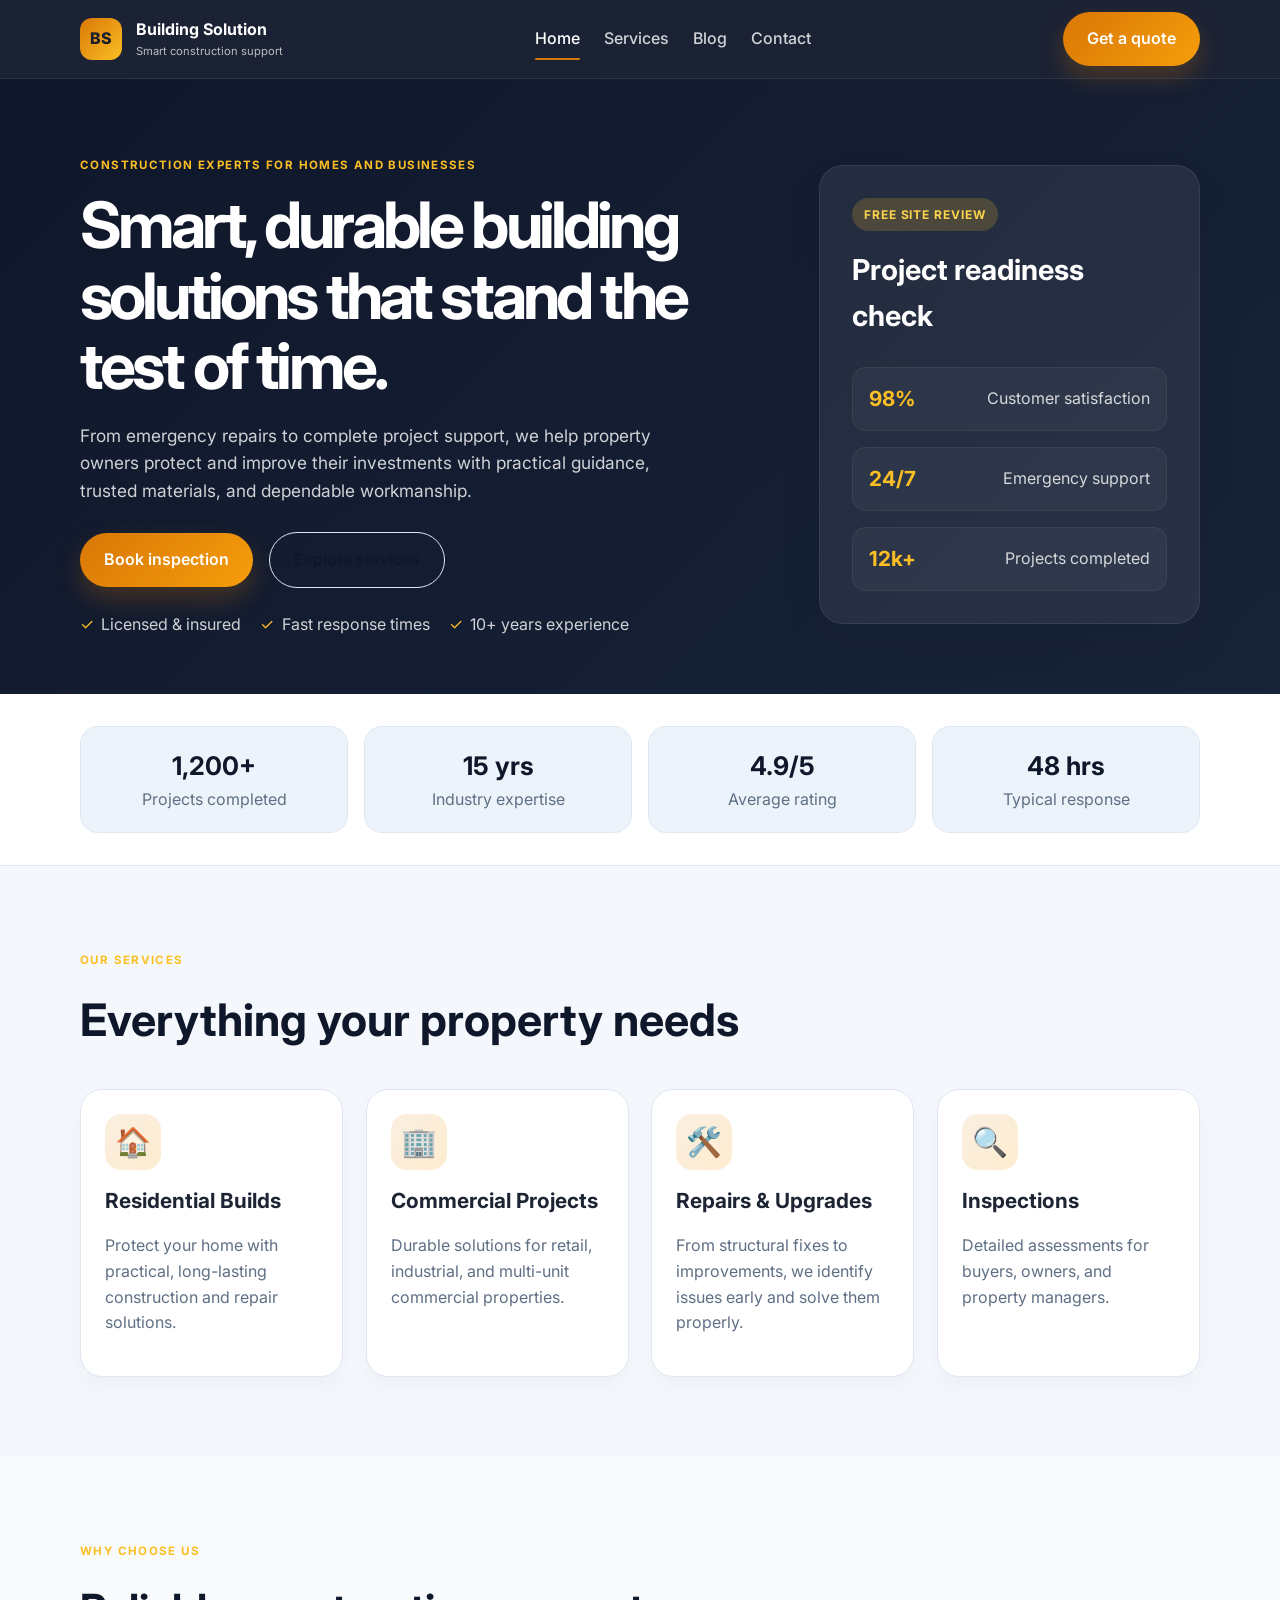
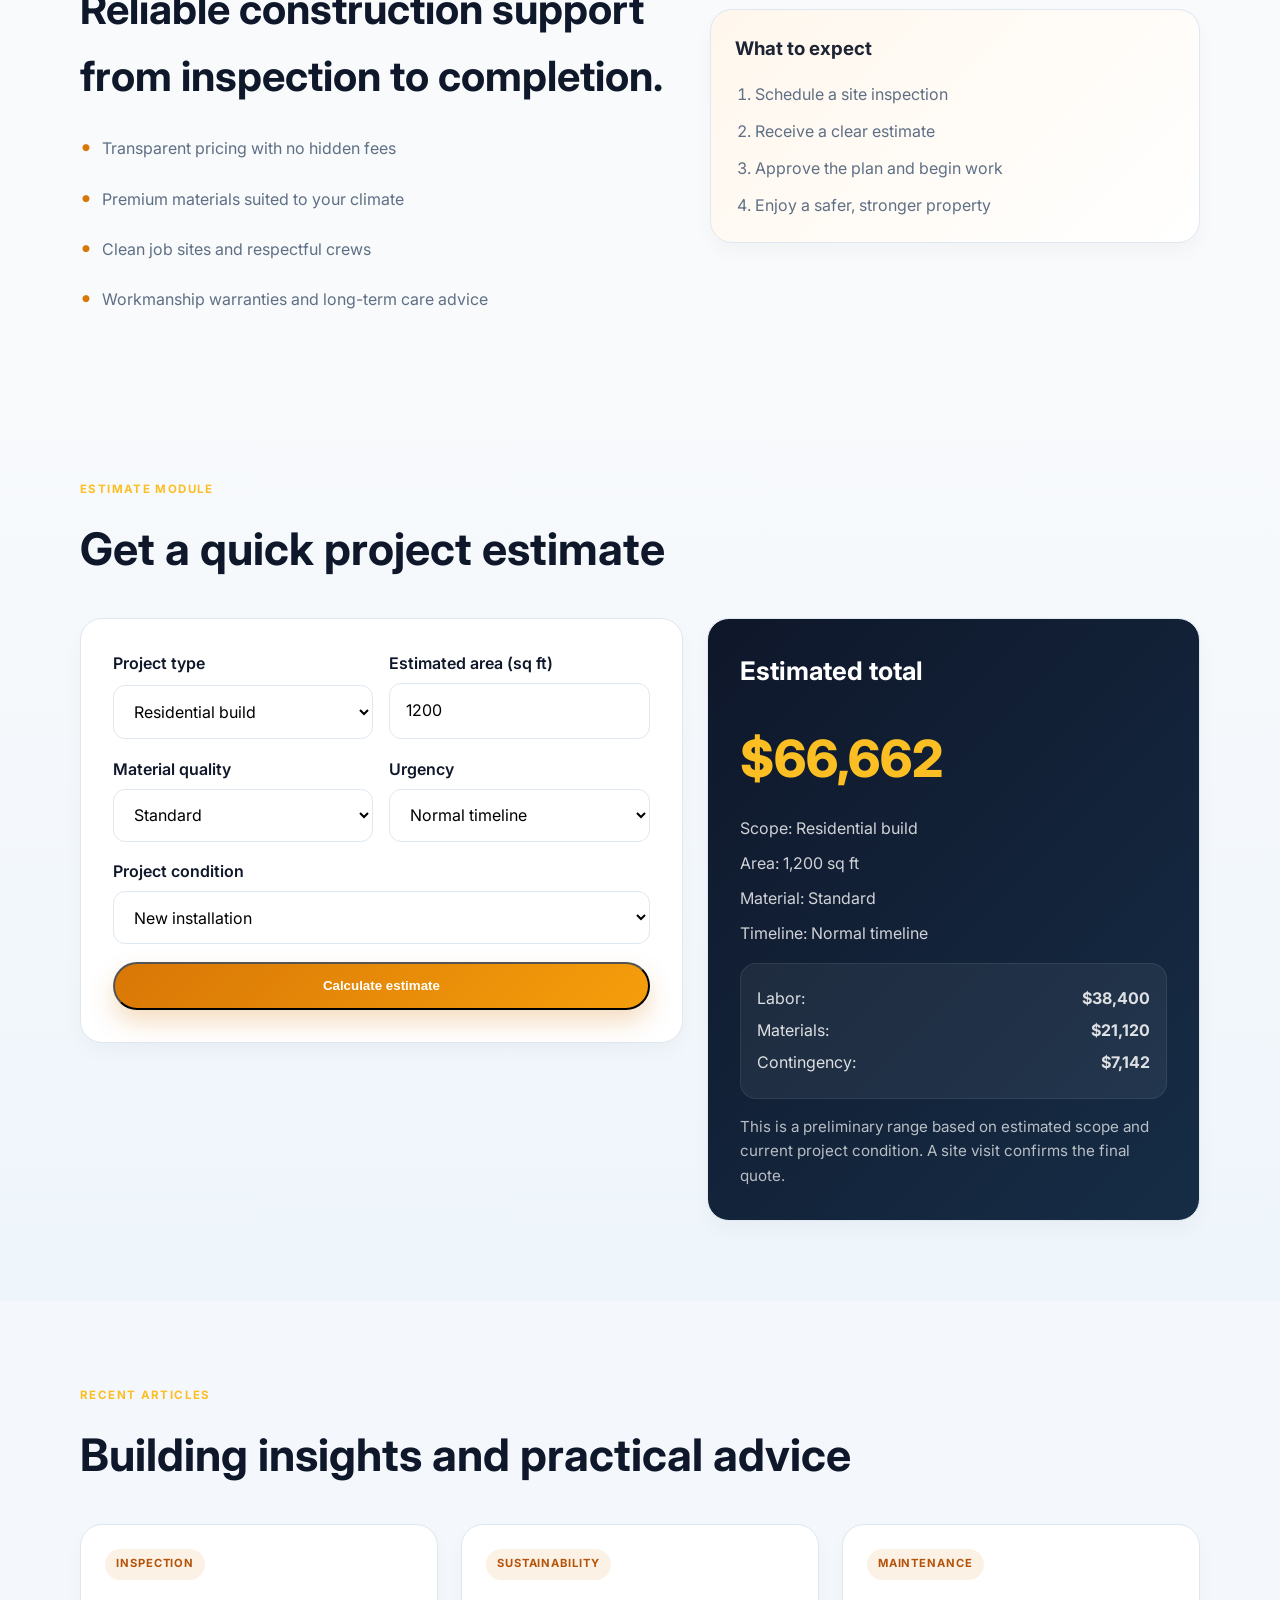
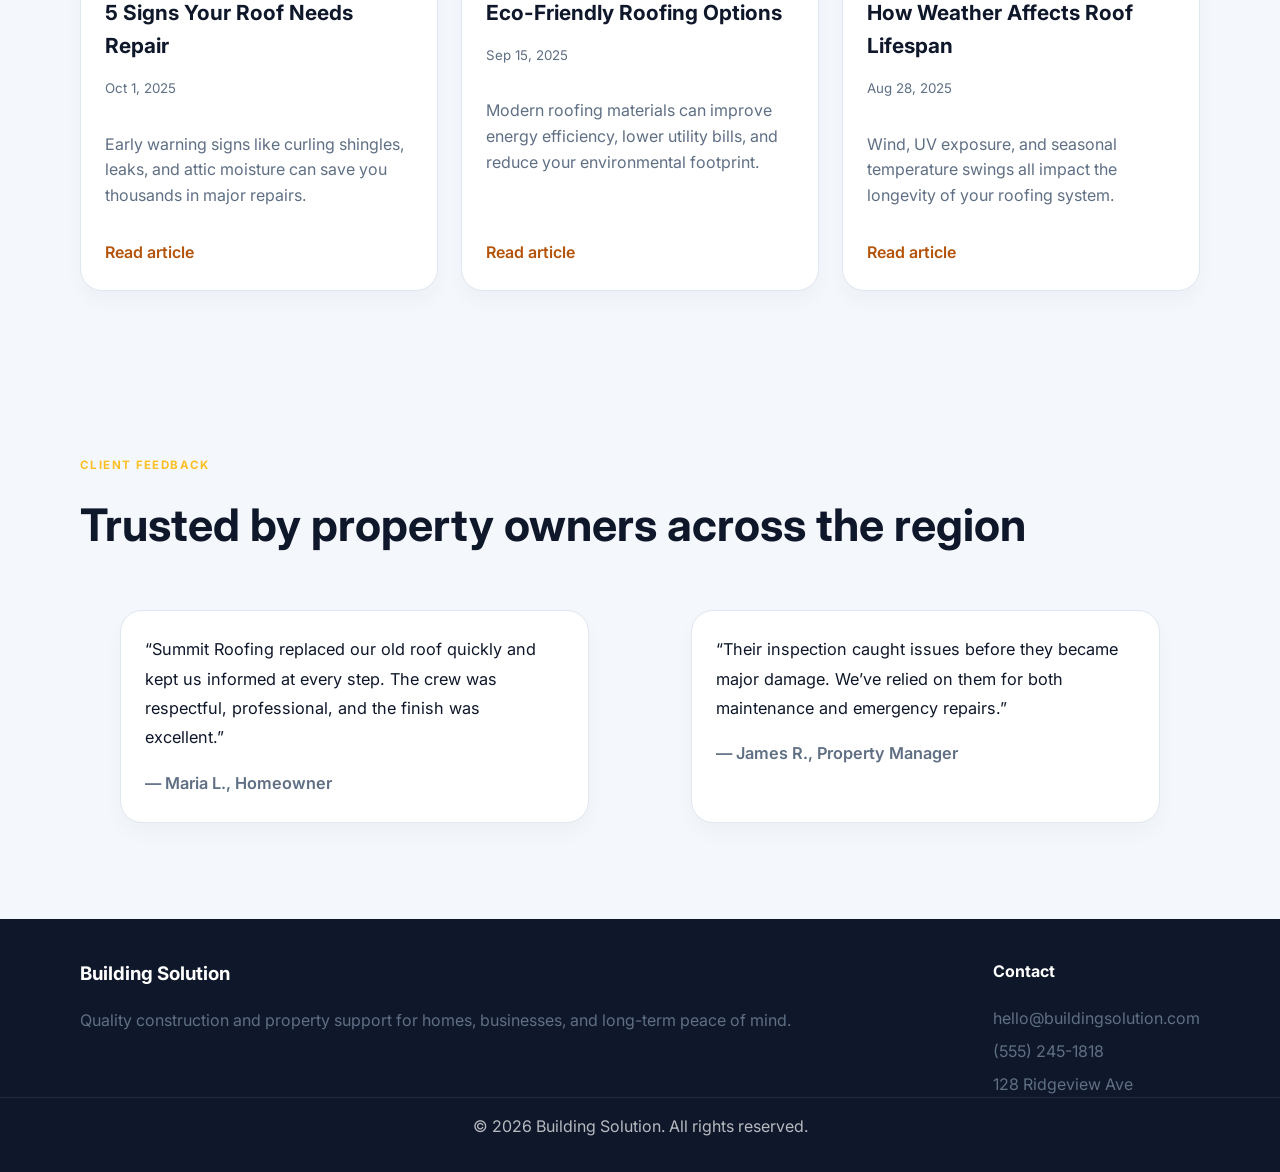
==== index.html @ 4ead9b61 "Switch site to roofing building project" ====
<!DOCTYPE html>
<html lang="en">
  <head>
    <meta charset="UTF-8" />
    <meta name="viewport" content="width=device-width, initial-scale=1.0" />
    <meta
      name="description"
      content="Summit Roofing offers residential and commercial roofing repair, replacement, inspections, and maintenance services."
    />
    <title>Building Solution | Home</title>
    <link rel="preconnect" href="https://fonts.googleapis.com" />
    <link rel="preconnect" href="https://fonts.gstatic.com" crossorigin />
    <link
      href="https://fonts.googleapis.com/css2?family=Inter:wght@400;500;600;700;800&display=swap"
      rel="stylesheet"
    />
    <link rel="stylesheet" href="styles.css" />
  </head>
  <body>
    <header class="site-header">
      <div class="container nav-wrap">
        <div class="brand">
          <div class="brand-mark">BS</div>
          <div>
            <span class="brand-name">Building Solution</span>
            <small>Smart construction support</small>
          </div>
        </div>
        <nav class="main-nav" aria-label="Main navigation">
          <a class="active" href="index.html">Home</a>
          <a href="services.html">Services</a>
          <a href="blog.html">Blog</a>
          <a href="contact.html">Contact</a>
        </nav>
        <a class="btn btn-primary" href="contact.html">Get a quote</a>
      </div>
    </header>

    <main>
      <section class="hero">
        <div class="container hero-grid">
          <div class="hero-copy">
            <span class="eyebrow">Construction experts for homes and businesses</span>
            <h1>Smart, durable building solutions that stand the test of time.</h1>
            <p>
              From emergency repairs to complete project support, we help property owners
              protect and improve their investments with practical guidance, trusted materials,
              and dependable workmanship.
            </p>
            <div class="cta-row">
              <a class="btn btn-primary" href="contact.html">Book inspection</a>
              <a class="btn btn-secondary" href="services.html">Explore services</a>
            </div>
            <ul class="trust-list">
              <li>Licensed & insured</li>
              <li>Fast response times</li>
              <li>10+ years experience</li>
            </ul>
          </div>

          <div class="hero-card">
            <div class="card-badge">Free site review</div>
            <h3>Project readiness check</h3>
            <div class="checklist">
              <div>
                <strong>98%</strong>
                <span>Customer satisfaction</span>
              </div>
              <div>
                <strong>24/7</strong>
                <span>Emergency support</span>
              </div>
              <div>
                <strong>12k+</strong>
                <span>Projects completed</span>
              </div>
            </div>
          </div>
        </div>
      </section>

      <section class="stats">
        <div class="container stats-grid">
          <div>
            <strong>1,200+</strong>
            <span>Projects completed</span>
          </div>
          <div>
            <strong>15 yrs</strong>
            <span>Industry expertise</span>
          </div>
          <div>
            <strong>4.9/5</strong>
            <span>Average rating</span>
          </div>
          <div>
            <strong>48 hrs</strong>
            <span>Typical response</span>
          </div>
        </div>
      </section>

      <section class="section">
        <div class="container">
          <div class="section-heading">
            <span class="eyebrow">Our services</span>
            <h2>Everything your property needs</h2>
          </div>

          <div class="service-grid">
            <article class="card service-card">
              <div class="icon">🏠</div>
              <h3>Residential Builds</h3>
              <p>Protect your home with practical, long-lasting construction and repair solutions.</p>
            </article>
            <article class="card service-card">
              <div class="icon">🏢</div>
              <h3>Commercial Projects</h3>
              <p>Durable solutions for retail, industrial, and multi-unit commercial properties.</p>
            </article>
            <article class="card service-card">
              <div class="icon">🛠️</div>
              <h3>Repairs & Upgrades</h3>
              <p>From structural fixes to improvements, we identify issues early and solve them properly.</p>
            </article>
            <article class="card service-card">
              <div class="icon">🔍</div>
              <h3>Inspections</h3>
              <p>Detailed assessments for buyers, owners, and property managers.</p>
            </article>
          </div>
        </div>
      </section>

      <section class="section alt-bg">
        <div class="container split-layout">
          <div>
            <span class="eyebrow">Why choose us</span>
            <h2>Reliable construction support from inspection to completion.</h2>
            <ul class="feature-list">
              <li>Transparent pricing with no hidden fees</li>
              <li>Premium materials suited to your climate</li>
              <li>Clean job sites and respectful crews</li>
              <li>Workmanship warranties and long-term care advice</li>
            </ul>
          </div>
          <div class="card highlight-card">
            <h3>What to expect</h3>
            <ol>
              <li>Schedule a site inspection</li>
              <li>Receive a clear estimate</li>
              <li>Approve the plan and begin work</li>
              <li>Enjoy a safer, stronger property</li>
            </ol>
          </div>
        </div>
      </section>

      <section class="section estimate-section">
        <div class="container">
          <div class="section-heading">
            <span class="eyebrow">Estimate module</span>
            <h2>Get a quick project estimate</h2>
          </div>

          <div class="estimate-grid">
            <form class="card estimate-form" id="estimate-form">
              <div class="input-grid">
                <div class="input-group">
                  <label for="projectType">Project type</label>
                  <select id="projectType" name="projectType">
                    <option value="residential">Residential build</option>
                    <option value="commercial">Commercial project</option>
                    <option value="repair">Repair & upgrade</option>
                    <option value="inspection">Inspection</option>
                  </select>
                </div>

                <div class="input-group">
                  <label for="area">Estimated area (sq ft)</label>
                  <input id="area" name="area" type="number" min="100" step="50" value="1200" />
                </div>
              </div>

              <div class="input-grid">
                <div class="input-group">
                  <label for="material">Material quality</label>
                  <select id="material" name="material">
                    <option value="standard">Standard</option>
                    <option value="premium">Premium</option>
                    <option value="luxury">Luxury</option>
                  </select>
                </div>

                <div class="input-group">
                  <label for="urgency">Urgency</label>
                  <select id="urgency" name="urgency">
                    <option value="normal">Normal timeline</option>
                    <option value="priority">Priority schedule</option>
                    <option value="emergency">Emergency service</option>
                  </select>
                </div>
              </div>

              <div class="input-group">
                <label for="condition">Project condition</label>
                <select id="condition" name="condition">
                  <option value="new">New installation</option>
                  <option value="maintenance">Routine maintenance</option>
                  <option value="damaged">Damaged / urgent repair</option>
                </select>
              </div>

              <button type="submit" class="btn btn-primary">Calculate estimate</button>
            </form>

            <div class="card estimate-summary">
              <h3>Estimated total</h3>
              <p class="estimate-total" id="estimate-total">$0</p>
              <ul class="estimate-breakdown">
                <li>Scope: <span id="scope-label">Residential build</span></li>
                <li>Area: <span id="area-label">1,200 sq ft</span></li>
                <li>Material: <span id="material-label">Standard</span></li>
                <li>Timeline: <span id="urgency-label">Normal timeline</span></li>
              </ul>
              <div class="estimate-detail-box">
                <p>Labor: <strong id="labor-cost">$0</strong></p>
                <p>Materials: <strong id="material-cost">$0</strong></p>
                <p>Contingency: <strong id="contingency-cost">$0</strong></p>
              </div>
              <p class="estimate-note">This is a preliminary range based on estimated scope and current project condition. A site visit confirms the final quote.</p>
            </div>
          </div>
        </div>
      </section>

      <section class="section">
        <div class="container">
          <div class="section-heading">
            <span class="eyebrow">Recent articles</span>
            <h2>Building insights and practical advice</h2>
          </div>
          <div id="blog-list" class="blog-grid"></div>
        </div>
      </section>

      <section class="section testimonial-section">
        <div class="container">
          <div class="section-heading">
            <span class="eyebrow">Client feedback</span>
            <h2>Trusted by property owners across the region</h2>
          </div>
          <div class="testimonial-grid">
            <blockquote class="card quote-card">
              “Summit Roofing replaced our old roof quickly and kept us informed at every step.
              The crew was respectful, professional, and the finish was excellent.”
              <footer>— Maria L., Homeowner</footer>
            </blockquote>
            <blockquote class="card quote-card">
              “Their inspection caught issues before they became major damage. We’ve relied on them
              for both maintenance and emergency repairs.”
              <footer>— James R., Property Manager</footer>
            </blockquote>
          </div>
        </div>
      </section>
    </main>

    <footer class="site-footer">
      <div class="container footer-wrap">
        <div>
          <h3>Building Solution</h3>
          <p>Quality construction and property support for homes, businesses, and long-term peace of mind.</p>
        </div>
        <div>
          <h4>Contact</h4>
          <ul>
            <li>hello@buildingsolution.com</li>
            <li>(555) 245-1818</li>
            <li>128 Ridgeview Ave</li>
          </ul>
        </div>
      </div>
      <div class="copyright">© <span id="year"></span> Building Solution. All rights reserved.</div>
    </footer>

    <script src="script.js"></script>
  </body>
</html>
---- styles.css ----
:root {
  --bg: #f4f7fb;
  --panel: #ffffff;
  --panel-alt: #edf3fa;
  --text: #1d2433;
  --muted: #5f6f84;
  --primary: #d97706;
  --primary-dark: #b45309;
  --secondary: #0f172a;
  --line: #dfe7f1;
  --shadow: 0 20px 40px rgba(15, 23, 42, 0.08);
}

* {
  box-sizing: border-box;
}

html {
  scroll-behavior: smooth;
}

body {
  margin: 0;
  font-family: "Inter", sans-serif;
  background: var(--bg);
  color: var(--text);
  line-height: 1.6;
}

a {
  color: inherit;
  text-decoration: none;
}

img {
  max-width: 100%;
  display: block;
}

.container {
  width: min(1120px, calc(100% - 2rem));
  margin: 0 auto;
}

.site-header {
  position: sticky;
  top: 0;
  z-index: 20;
  background: rgba(15, 23, 42, 0.95);
  backdrop-filter: blur(14px);
  border-bottom: 1px solid rgba(255, 255, 255, 0.08);
}

.nav-wrap {
  display: flex;
  align-items: center;
  justify-content: space-between;
  min-height: 78px;
  gap: 1rem;
}

.brand {
  display: flex;
  align-items: center;
  gap: 0.85rem;
  color: #fff;
}

.brand-mark {
  display: grid;
  place-items: center;
  width: 42px;
  height: 42px;
  border-radius: 12px;
  background: linear-gradient(135deg, var(--primary), #fbbf24);
  color: #1b1f2b;
  font-weight: 800;
}

.brand-name {
  display: block;
  font-weight: 700;
}

.brand small {
  display: block;
  color: rgba(255, 255, 255, 0.7);
  font-size: 0.7rem;
}

.main-nav {
  display: flex;
  align-items: center;
  gap: 1.5rem;
  color: rgba(255, 255, 255, 0.8);
  font-weight: 500;
}

.main-nav a {
  position: relative;
  transition: color 0.2s ease;
}

.main-nav a.active,
.main-nav a:hover {
  color: #fff;
}

.main-nav a.active::after,
.main-nav a:hover::after {
  content: "";
  position: absolute;
  left: 0;
  bottom: -8px;
  width: 100%;
  height: 2px;
  border-radius: 999px;
  background: var(--primary);
}

.btn {
  display: inline-flex;
  align-items: center;
  justify-content: center;
  border-radius: 999px;
  padding: 0.9rem 1.5rem;
  font-weight: 600;
  transition: transform 0.2s ease, box-shadow 0.2s ease;
}

.btn:hover {
  transform: translateY(-1px);
}

.btn-primary {
  background: linear-gradient(135deg, var(--primary), #f59e0b);
  color: #fff;
  box-shadow: 0 12px 24px rgba(217, 119, 6, 0.25);
}

.btn-secondary {
  background: transparent;
  color: var(--secondary);
  border: 1px solid var(--line);
}

.hero {
  background: linear-gradient(135deg, #0f172a 0%, #182338 100%);
  color: #fff;
  padding: 4.5rem 0 3.5rem;
}

.hero-grid {
  display: grid;
  grid-template-columns: 1.3fr 0.7fr;
  align-items: center;
  gap: 2rem;
}

.eyebrow {
  display: inline-block;
  font-size: 0.72rem;
  font-weight: 700;
  letter-spacing: 0.12em;
  text-transform: uppercase;
  color: #fbbf24;
  margin-bottom: 1rem;
}

.hero-copy h1 {
  margin: 0;
  font-size: clamp(2.4rem, 5vw, 4rem);
  line-height: 1.1;
  letter-spacing: -0.06em;
}

.hero-copy p {
  max-width: 620px;
  color: rgba(255, 255, 255, 0.8);
  font-size: 1.08rem;
  margin: 1.25rem 0 1.7rem;
}

.cta-row {
  display: flex;
  align-items: center;
  flex-wrap: wrap;
  gap: 1rem;
  margin-bottom: 1.5rem;
}

.trust-list {
  display: flex;
  flex-wrap: wrap;
  gap: 1.2rem;
  list-style: none;
  padding: 0;
  margin: 0;
  color: rgba(255, 255, 255, 0.8);
}

.trust-list li::before {
  content: "✓";
  margin-right: 0.45rem;
  color: #fbbf24;
}

.hero-card {
  background: rgba(255, 255, 255, 0.07);
  border: 1px solid rgba(255, 255, 255, 0.08);
  border-radius: 24px;
  padding: 2rem;
  box-shadow: var(--shadow);
}

.card-badge {
  display: inline-block;
  padding: 0.45rem 0.72rem;
  border-radius: 999px;
  background: rgba(251, 191, 36, 0.18);
  color: #fcd34d;
  font-size: 0.75rem;
  font-weight: 700;
  text-transform: uppercase;
  letter-spacing: 0.08em;
}

.hero-card h3 {
  margin: 1rem 0 1.7rem;
  font-size: 1.8rem;
}

.checklist {
  display: grid;
  gap: 1rem;
}

.checklist div {
  display: flex;
  justify-content: space-between;
  align-items: center;
  background: rgba(255, 255, 255, 0.04);
  border: 1px solid rgba(255, 255, 255, 0.06);
  border-radius: 14px;
  padding: 0.9rem 1rem;
}

.checklist strong {
  color: #fbbf24;
  font-size: 1.3rem;
}

.checklist span {
  color: rgba(255, 255, 255, 0.8);
}

.stats {
  background: #fff;
  border-bottom: 1px solid var(--line);
}

.stats-grid {
  display: grid;
  grid-template-columns: repeat(4, minmax(0, 1fr));
  gap: 1rem;
  padding: 2rem 0;
}

.stats-grid div {
  background: var(--panel-alt);
  border: 1px solid var(--line);
  border-radius: 18px;
  padding: 1.2rem;
  text-align: center;
}

.stats-grid strong {
  display: block;
  font-size: clamp(1.5rem, 2vw, 2.1rem);
  color: var(--secondary);
}

.stats-grid span {
  color: var(--muted);
}

.section {
  padding: 5rem 0;
}

.alt-bg {
  background: #f8fafc;
}

.section-heading {
  margin-bottom: 2rem;
}

.section-heading h2 {
  margin: 0;
  font-size: clamp(2rem, 4vw, 2.8rem);
  color: var(--secondary);
}

.service-grid,
.blog-grid,
.testimonial-grid {
  display: grid;
  grid-template-columns: repeat(4, minmax(0, 1fr));
  gap: 1.4rem;
}

.card {
  background: var(--panel);
  border: 1px solid var(--line);
  border-radius: 22px;
  padding: 1.5rem;
  box-shadow: 0 10px 20px rgba(15, 23, 42, 0.03);
}

.service-card {
  min-height: 220px;
}

.service-card h3 {
  margin: 0.9rem 0 0.7rem;
  font-size: 1.3rem;
}

.service-card p,
.feature-list,
.highlight-card ol,
.site-footer p,
.site-footer li,
.blog-card p,
.blog-card small {
  color: var(--muted);
}

.icon {
  width: 56px;
  height: 56px;
  display: grid;
  place-items: center;
  border-radius: 16px;
  background: linear-gradient(135deg, rgba(217, 119, 6, 0.12), rgba(245, 158, 11, 0.2));
  font-size: 1.8rem;
}

.split-layout {
  display: grid;
  grid-template-columns: 1.1fr 0.9fr;
  gap: 2rem;
  align-items: center;
}

.split-layout h2 {
  margin: 0 0 1.2rem;
  font-size: clamp(2rem, 4vw, 2.6rem);
  color: var(--secondary);
}

.feature-list {
  list-style: none;
  padding: 0;
  margin: 0;
  display: grid;
  gap: 0.9rem;
}

.feature-list li::before {
  content: "•";
  color: var(--primary);
  font-size: 1.4rem;
  margin-right: 0.65rem;
}

.highlight-card {
  background: linear-gradient(135deg, #fff7ed, #fff);
}

.highlight-card h3 {
  margin-top: 0;
}

.highlight-card ol {
  margin: 1rem 0 0;
  padding-left: 1.2rem;
  display: grid;
  gap: 0.7rem;
}

.blog-grid {
  grid-template-columns: repeat(3, minmax(0, 1fr));
}

.blog-card {
  display: flex;
  flex-direction: column;
  gap: 1rem;
}

.blog-card .tag {
  width: fit-content;
  background: rgba(217, 119, 6, 0.1);
  border-radius: 999px;
  color: var(--primary-dark);
  font-size: 0.7rem;
  font-weight: 700;
  letter-spacing: 0.08em;
  text-transform: uppercase;
  padding: 0.4rem 0.7rem;
}

.blog-card h3 {
  margin: 0;
  font-size: 1.3rem;
  color: var(--secondary);
}

.blog-card a {
  margin-top: auto;
  color: var(--primary-dark);
  font-weight: 600;
}

.testimonial-grid {
  grid-template-columns: repeat(2, minmax(0, 1fr));
}

.quote-card {
  font-size: 1.02rem;
  line-height: 1.8;
  color: var(--secondary);
}

.quote-card footer {
  margin-top: 1rem;
  color: var(--muted);
  font-weight: 600;
}

.site-footer {
  background: var(--secondary);
  color: #fff;
  padding-top: 2.5rem;
}

.footer-wrap {
  display: flex;
  justify-content: space-between;
  gap: 2rem;
  flex-wrap: wrap;
}

.site-footer h3,
.site-footer h4 {
  margin-top: 0;
}

.site-footer ul {
  list-style: none;
  padding: 0;
  margin: 0;
  display: grid;
  gap: 0.45rem;
}

.copyright {
  padding: 1rem 0 2rem;
  text-align: center;
  border-top: 1px solid rgba(255, 255, 255, 0.08);
  color: rgba(255, 255, 255, 0.7);
}

.page-hero {
  padding: 4rem 0 2.5rem;
  background: linear-gradient(180deg, #0f172a 0%, #16253d 100%);
  color: #fff;
}

.page-hero h1 {
  margin: 0;
  font-size: clamp(2.4rem, 4vw, 3.4rem);
}

.page-hero p {
  max-width: 720px;
  color: rgba(255, 255, 255, 0.8);
  margin-top: 1rem;
}

.page-content {
  padding: 4rem 0;
}

.estimate-section {
  background: linear-gradient(180deg, #f8fafc 0%, #eef5fb 100%);
}

.estimate-grid {
  display: grid;
  grid-template-columns: 1.1fr 0.9fr;
  gap: 1.5rem;
  align-items: start;
}

.estimate-form,
.estimate-summary {
  padding: 2rem;
}

.input-grid {
  display: grid;
  grid-template-columns: repeat(2, minmax(0, 1fr));
  gap: 1rem;
}

.estimate-form {
  display: grid;
  gap: 1.1rem;
}

.estimate-summary {
  background: linear-gradient(135deg, #0f172a, #162d46);
  color: #fff;
}

.estimate-summary h3 {
  margin-top: 0;
  font-size: 1.6rem;
}

.estimate-total {
  font-size: clamp(2.2rem, 4vw, 3.3rem);
  margin: 0.5rem 0 1rem;
  font-weight: 800;
  color: #fbbf24;
}

.estimate-breakdown {
  list-style: none;
  padding: 0;
  margin: 0 0 1rem;
  display: grid;
  gap: 0.6rem;
  color: rgba(255, 255, 255, 0.8);
}

.estimate-detail-box {
  background: rgba(255, 255, 255, 0.06);
  border: 1px solid rgba(255, 255, 255, 0.08);
  border-radius: 16px;
  padding: 1rem;
  margin: 1rem 0;
}

.estimate-detail-box p {
  display: flex;
  justify-content: space-between;
  margin: 0.4rem 0;
  color: rgba(255, 255, 255, 0.85);
}

.estimate-note {
  margin: 0;
  color: rgba(255, 255, 255, 0.7);
  font-size: 0.95rem;
}

.info-grid {
  display: grid;
  grid-template-columns: repeat(3, minmax(0, 1fr));
  gap: 1.3rem;
}

.contact-grid {
  display: grid;
  grid-template-columns: 0.9fr 1.1fr;
  gap: 1.5rem;
}

.form-card {
  display: grid;
  gap: 1rem;
}

.input-group {
  display: grid;
  gap: 0.4rem;
}

.input-group label {
  font-weight: 600;
  color: var(--secondary);
}

.input-group input,
.input-group textarea,
.input-group select {
  width: 100%;
  padding: 0.9rem 1rem;
  border: 1px solid var(--line);
  border-radius: 12px;
  font: inherit;
  background: #fff;
}

.input-group textarea {
  min-height: 120px;
  resize: vertical;
}

.contact-card li {
  margin-bottom: 0.75rem;
}

@media (max-width: 900px) {
  .hero-grid,
  .split-layout,
  .contact-grid,
  .service-grid,
  .blog-grid,
  .testimonial-grid,
  .info-grid {
    grid-template-columns: 1fr 1fr;
  }

  .hero-grid,
  .split-layout,
  .contact-grid {
    grid-template-columns: 1fr;
  }
}

@media (max-width: 700px) {
  .nav-wrap {
    flex-wrap: wrap;
    padding: 1rem 0;
    justify-content: center;
  }

  .main-nav {
    width: 100%;
    justify-content: center;
    flex-wrap: wrap;
  }

  .stats-grid,
  .service-grid,
  .blog-grid,
  .testimonial-grid,
  .info-grid {
    grid-template-columns: 1fr;
  }

  .section {
    padding: 4rem 0;
  }
}
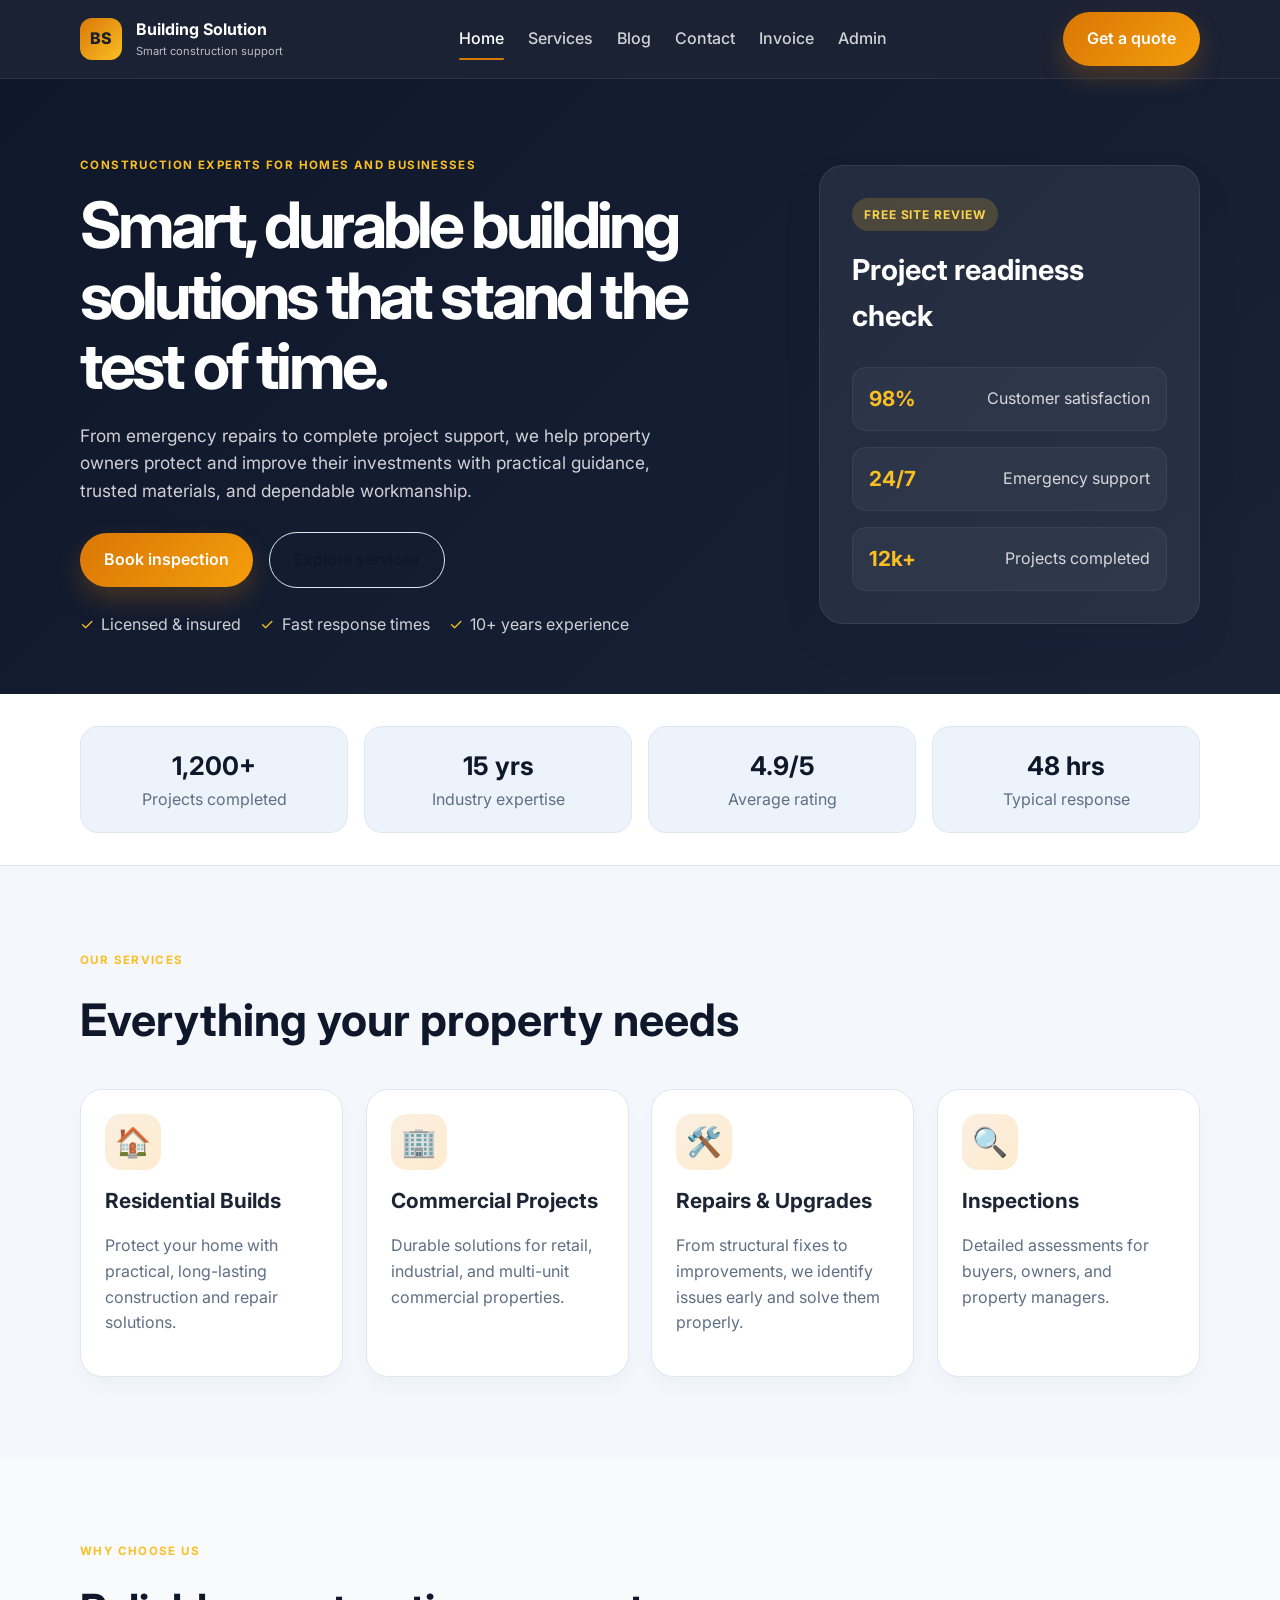
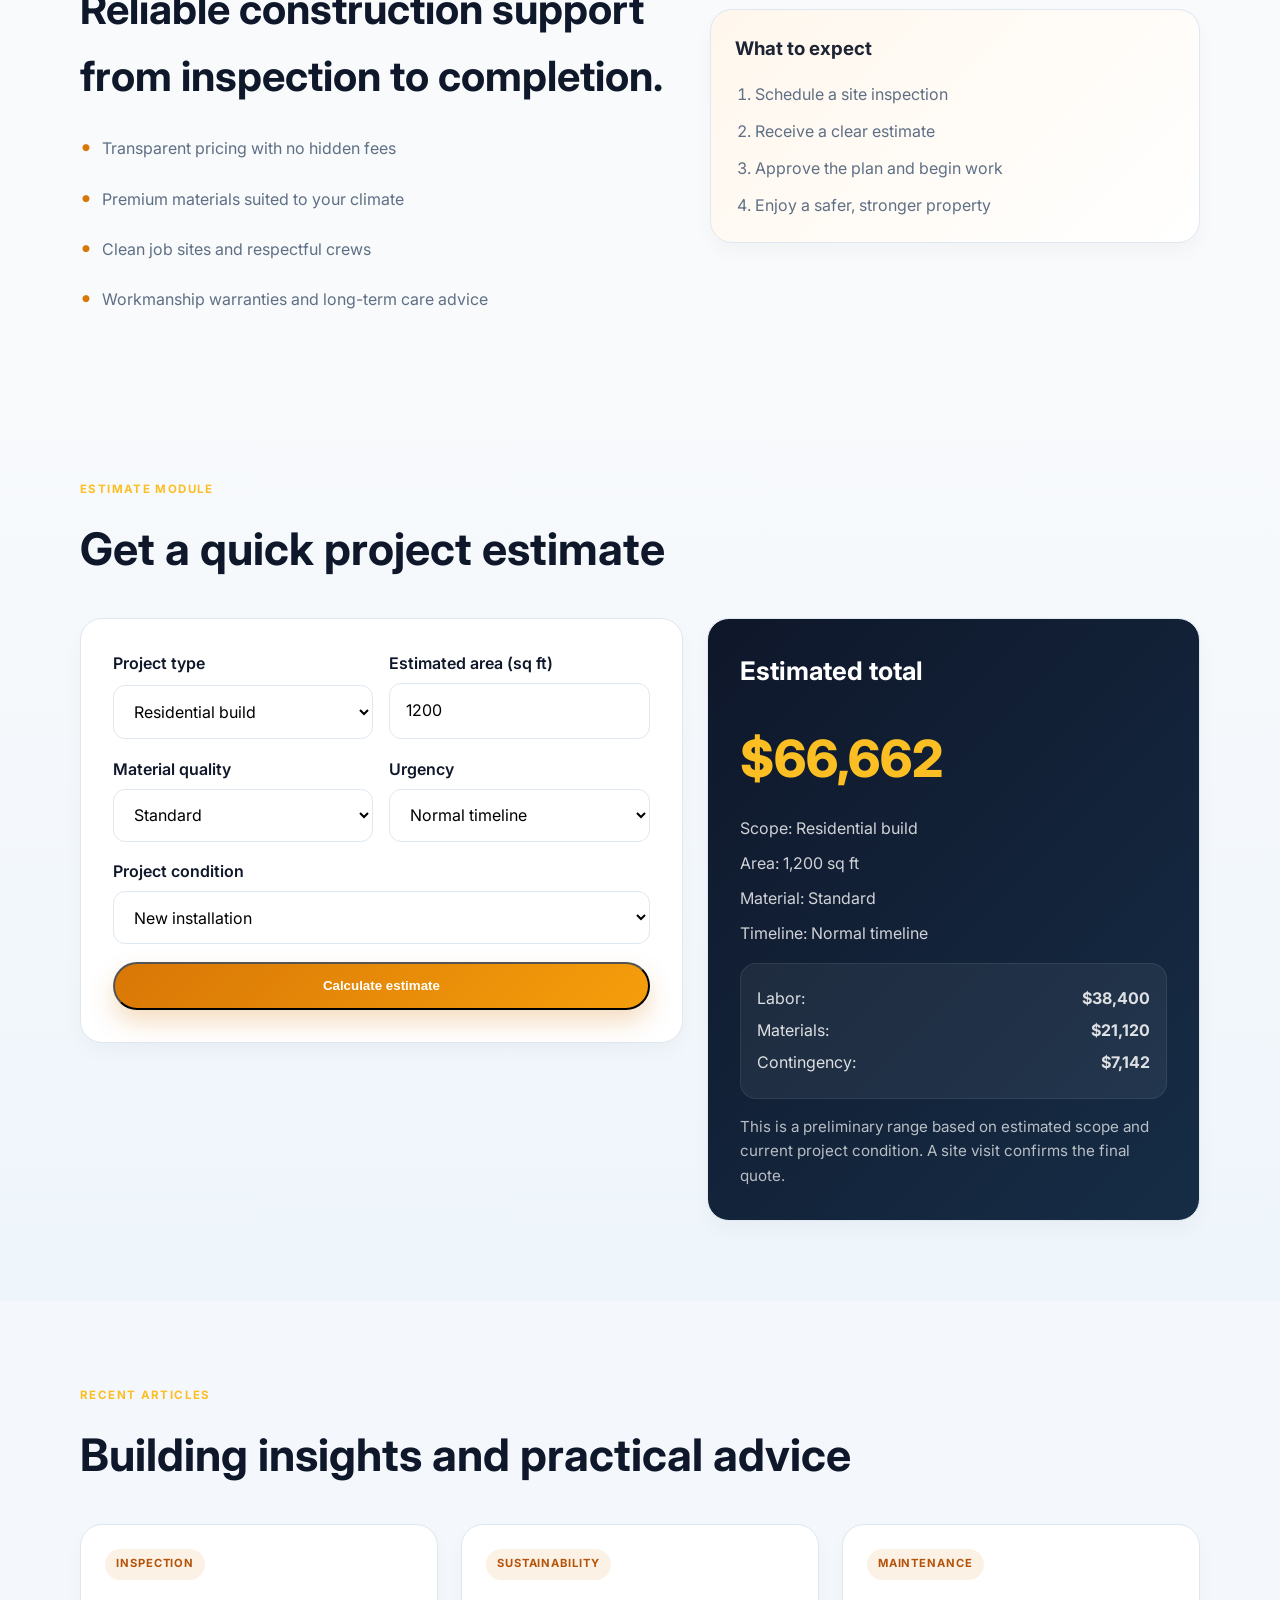
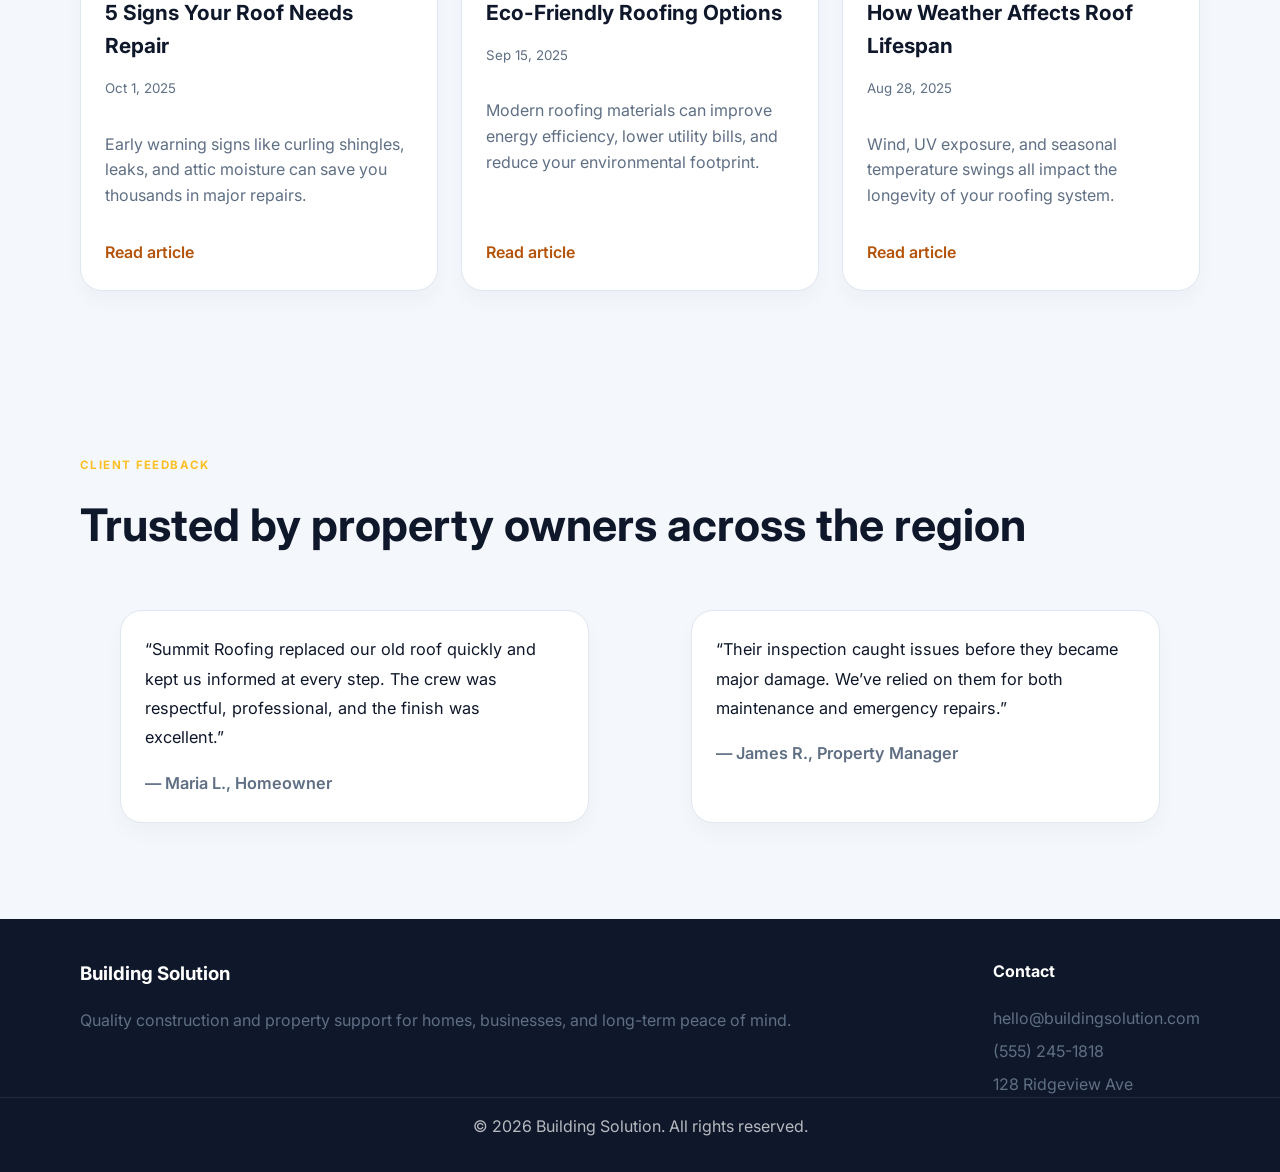
==== commit d8b7a717: "Add invoice module and admin request dashboard" ====
--- a/index.html
+++ b/index.html
@@ -31,6 +31,8 @@
           <a href="services.html">Services</a>
           <a href="blog.html">Blog</a>
           <a href="contact.html">Contact</a>
+          <a href="invoice.html">Invoice</a>
+          <a href="admin.html">Admin</a>
         </nav>
         <a class="btn btn-primary" href="contact.html">Get a quote</a>
       </div>
--- a/styles.css
+++ b/styles.css
@@ -615,6 +615,182 @@
   margin-bottom: 0.75rem;
 }
 
+.invoice-grid,
+.admin-shell {
+  display: grid;
+  grid-template-columns: 1.1fr 0.9fr;
+  gap: 1.5rem;
+  align-items: start;
+}
+
+.invoice-form-card,
+.invoice-result-card,
+.auth-panel,
+.admin-panel-table,
+.action-panel {
+  padding: 2rem;
+}
+
+.invoice-header-row,
+.panel-header {
+  display: flex;
+  align-items: center;
+  justify-content: space-between;
+  gap: 1rem;
+}
+
+.invoice-eyebrow {
+  margin-bottom: 0.5rem;
+}
+
+.invoice-status {
+  display: inline-flex;
+  align-items: center;
+  justify-content: center;
+  padding: 0.35rem 0.8rem;
+  background: rgba(217, 119, 6, 0.12);
+  color: var(--primary-dark);
+  border-radius: 999px;
+  font-size: 0.75rem;
+  font-weight: 700;
+  letter-spacing: 0.06em;
+  text-transform: uppercase;
+}
+
+.invoice-meta {
+  margin: 1.5rem 0;
+  display: grid;
+  gap: 0.45rem;
+  color: var(--muted);
+}
+
+.invoice-summary-list {
+  display: grid;
+  gap: 0.6rem;
+}
+
+.invoice-summary-list div {
+  display: flex;
+  align-items: center;
+  justify-content: space-between;
+  gap: 1rem;
+  padding: 0.7rem 0;
+  border-bottom: 1px solid var(--line);
+}
+
+.invoice-summary-list .grand-total {
+  font-size: 1.1rem;
+  color: var(--secondary);
+  font-weight: 700;
+}
+
+.admin-shell {
+  display: grid;
+  grid-template-columns: 1fr;
+}
+
+.dashboard-summary {
+  display: grid;
+  grid-template-columns: repeat(4, minmax(0, 1fr));
+  gap: 1rem;
+  margin-bottom: 1.5rem;
+}
+
+.summary-card {
+  background: linear-gradient(135deg, #fff, #f8fafc);
+  border: 1px solid var(--line);
+  border-radius: 18px;
+  padding: 1.2rem;
+  display: grid;
+  gap: 0.5rem;
+  box-shadow: var(--shadow);
+}
+
+.summary-card span {
+  color: var(--muted);
+  font-size: 0.8rem;
+  letter-spacing: 0.08em;
+  text-transform: uppercase;
+}
+
+.summary-card strong {
+  font-size: 2rem;
+  color: var(--secondary);
+}
+
+.table-wrap {
+  overflow-x: auto;
+}
+
+table {
+  width: 100%;
+  border-collapse: collapse;
+  margin-top: 1rem;
+}
+
+th,
+td {
+  padding: 0.9rem 0.75rem;
+  border-bottom: 1px solid var(--line);
+  text-align: left;
+  vertical-align: top;
+}
+
+th {
+  color: var(--muted);
+  font-size: 0.8rem;
+  letter-spacing: 0.08em;
+  text-transform: uppercase;
+}
+
+.request-status,
+.response-input {
+  width: 100%;
+  font: inherit;
+}
+
+.request-status {
+  border: 1px solid var(--line);
+  border-radius: 10px;
+  background: #fff;
+  padding: 0.7rem 0.8rem;
+}
+
+.response-input {
+  border: 1px solid var(--line);
+  border-radius: 10px;
+  padding: 0.8rem;
+  resize: vertical;
+  min-height: 110px;
+  margin-top: 0.75rem;
+}
+
+.save-response {
+  margin-top: 0.8rem;
+}
+
+.form-error,
+.muted-text,
+.empty-state {
+  color: var(--muted);
+}
+
+.form-error {
+  color: #b91c1c;
+  font-weight: 600;
+}
+
+.inline-links {
+  display: flex;
+  flex-wrap: wrap;
+  gap: 1rem;
+  margin-top: 1.25rem;
+}
+
+.action-panel {
+  background: linear-gradient(135deg, #fff7ed, #fff);
+}
+
 @media (max-width: 900px) {
   .hero-grid,
   .split-layout,
@@ -622,14 +798,20 @@
   .service-grid,
   .blog-grid,
   .testimonial-grid,
-  .info-grid {
+  .info-grid,
+  .invoice-grid {
     grid-template-columns: 1fr 1fr;
   }
 
   .hero-grid,
   .split-layout,
-  .contact-grid {
+  .contact-grid,
+  .invoice-grid {
     grid-template-columns: 1fr;
+  }
+
+  .dashboard-summary {
+    grid-template-columns: repeat(2, minmax(0, 1fr));
   }
 }
 
